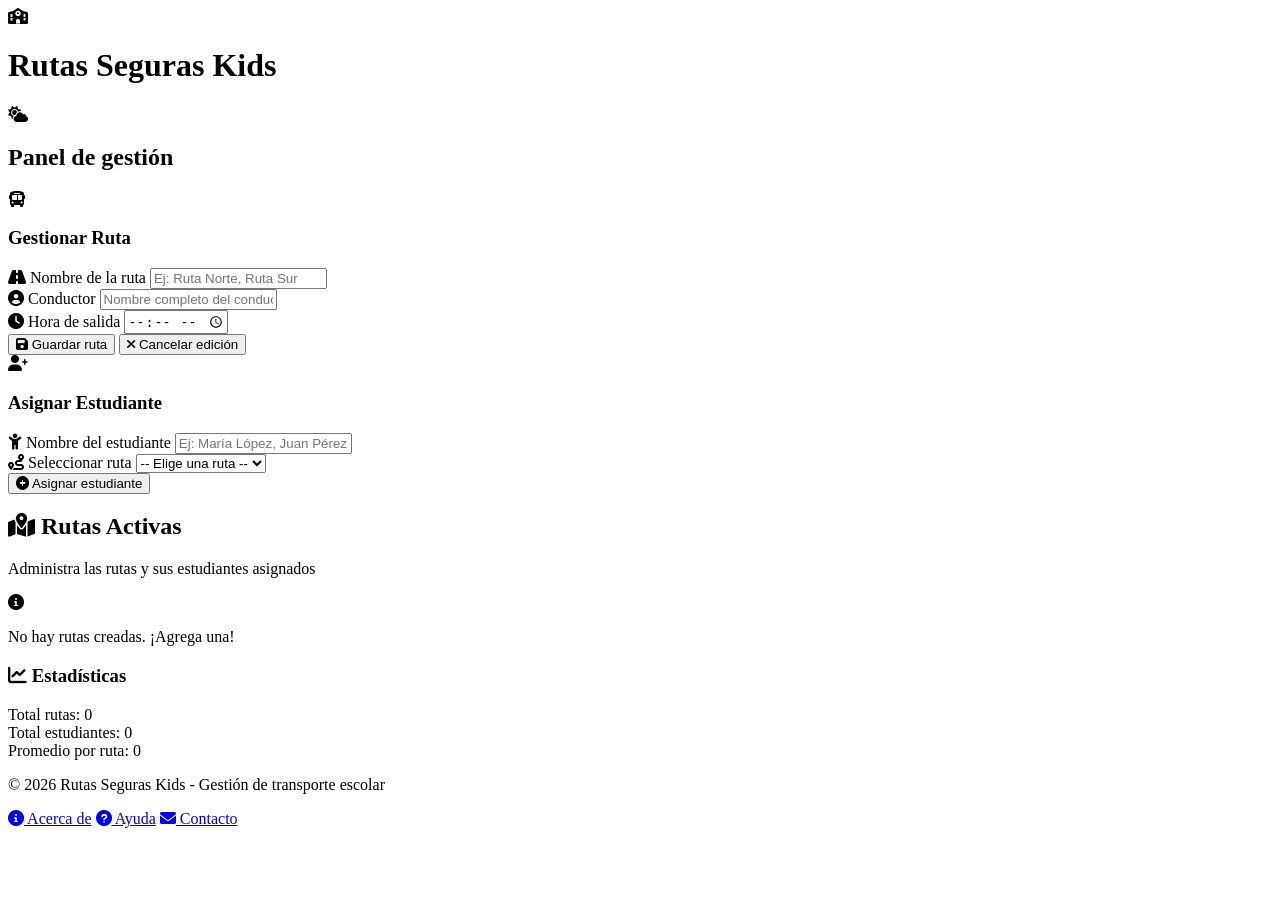
==== forntend/index.html @ ac1aae29 "Lectura de inputs" ====
<!DOCTYPE html>
<html lang="es">

<head>
  <meta charset="UTF-8">
  <meta name="viewport" content="width=device-width, initial-scale=1.0, viewport-fit=cover">
  <meta name="description" content="Sistema de gestión de rutas escolares y asignación de estudiantes">
  <title>Rutas Seguras Kids | Gestión Escolar</title>

  <!-- ============================================ -->
  <!-- HOJA DE ESTILOS SEPARADA                     -->
  <!-- ============================================ -->
  <link rel="stylesheet" href="styles.css">

  <!-- ============================================ -->
  <!-- FONT AWESOME (SOLO ICONOS, NO ES FRAMEWORK)  -->
  <!-- ============================================ -->
  <link rel="stylesheet" href="https://cdnjs.cloudflare.com/ajax/libs/font-awesome/6.0.0-beta3/css/all.min.css">
</head>

<body>

  <!-- ============================================ -->
  <!-- ============ HEADER PRINCIPAL ============== -->
  <!-- ============================================ -->
  <header class="main-header">
    <div class="logo-area">
      <i class="fas fa-school" aria-hidden="true"></i>
      <h1>Rutas Seguras <span>Kids</span></h1>
    </div>

    <!-- ========== WIDGET DEL CLIMA ========== -->
    <!-- SE ACTUALIZARÁ DINÁMICAMENTE CON FETCH A OPENWEATHER API -->
    <div class="weather-widget" id="weatherWidget">
      <i class="fas fa-cloud-sun" aria-hidden="true"></i>
      
    </div>
  </header>

  <!-- ============================================ -->
  <!-- ============ MAIN CONTENT ================== -->
  <!-- ============================================ -->
  <main class="main-content">

    <!-- ========== SECCIÓN DE FORMULARIOS ========== -->
    <!-- CONTIENE LOS DOS FORMULARIOS PRINCIPALES      -->
    <section class="forms-section" aria-labelledby="forms-title">
      <h2 id="forms-title" class="visually-hidden">Panel de gestión</h2>

      <div class="forms-grid">

        <!-- ========== FORMULARIO: GESTIÓN DE RUTAS ========== -->
        <!-- PERMITE CREAR NUEVAS RUTAS O EDITAR EXISTENTES    -->
        <article class="form-card" aria-label="Formulario de rutas">
          <header class="card-header-form">
            <i class="fas fa-bus" aria-hidden="true"></i>
            <h3>Gestionar Ruta</h3>
          </header>

          <form id="routeForm" novalidate>
            <!-- CAMPO OCULTO: ALMACENA EL ID DE LA RUTA EN EDICIÓN -->
            <!-- SI ESTÁ VACÍO = CREAR NUEVA, SI TIENE ID = EDITAR   -->
            <input type="hidden" id="editRouteId" value="">

            <div class="input-group">
              <label for="routeName">
                <i class="fas fa-road" aria-hidden="true"></i>
                Nombre de la ruta
              </label>
              <input type="text" id="routeName" name="routeName" placeholder="Ej: Ruta Norte, Ruta Sur" required
                aria-required="true">
            </div>

            <div class="input-group">
              <label for="driverName">
                <i class="fas fa-user-circle" aria-hidden="true"></i>
                Conductor
              </label>
              <input type="text" id="driverName" name="driverName" placeholder="Nombre completo del conductor" required
                aria-required="true">
            </div>

            <div class="input-group">
              <label for="departureTime">
                <i class="fas fa-clock" aria-hidden="true"></i>
                Hora de salida
              </label>
              <input type="time" id="departureTime" name="departureTime" required aria-required="true">
            </div>

            <div class="form-buttons">
              <button id="btnNuevo" class="btn primary">
                <i class="fas fa-save" aria-hidden="true"></i>
                Guardar ruta
              </button>
              <button type="button" id="cancelEditBtn" class="btn secondary hidden">
                <i class="fas fa-times" aria-hidden="true"></i>
                Cancelar edición
              </button>
            </div>
          </form>
        </article>

        <!-- ========== FORMULARIO: ASIGNAR ESTUDIANTES ========== -->
        <!-- PERMITE ASIGNAR UN ESTUDIANTE A UNA RUTA EXISTENTE   -->
        <article class="form-card" aria-label="Formulario de asignación de estudiantes">
          <header class="card-header-form">
            <i class="fas fa-user-plus" aria-hidden="true"></i>
            <h3>Asignar Estudiante</h3>
          </header>

          <form id="studentForm" novalidate>
            <div class="input-group">
              <label for="studentName">
                <i class="fas fa-child" aria-hidden="true"></i>
                Nombre del estudiante
              </label>
              <input type="text" id="studentName" name="studentName" placeholder="Ej: María López, Juan Pérez" required
                aria-required="true">
            </div>

            <div class="input-group">
              <label for="routeSelect">
                <i class="fas fa-route" aria-hidden="true"></i>
                Seleccionar ruta
              </label>
              <select id="routeSelect" name="routeSelect" required aria-required="true">
                <option value="">-- Elige una ruta --</option>
                <!-- LAS OPCIONES SE CARGARÁN DINÁMICAMENTE CON JavaScript -->
              </select>
            </div>

            <button type="submit" class="btn success">
              <i class="fas fa-plus-circle" aria-hidden="true"></i>
              Asignar estudiante
            </button>
          </form>
        </article>
      </div>
    </section>

    <!-- ========== SECCIÓN DE LISTADO DE RUTAS ========== -->
    <!-- AQUÍ SE INYECTARÁN LOS WEB COMPONENTS <route-card> -->
    <section class="routes-section" aria-labelledby="routes-title">
      <header class="section-header">
        <h2 id="routes-title">
          <i class="fas fa-map-marked-alt" aria-hidden="true"></i>
          Rutas Activas
        </h2>
        <p class="section-description">Administra las rutas y sus estudiantes asignados</p>
      </header>

      <!-- CONTENEDOR DINÁMICO PARA LAS TARJETAS DE RUTAS -->
      <div id="routesContainer" class="routes-grid">
        <!-- MENSAJE INICIAL (SE REEMPLAZARÁ CUANDO HAYA RUTAS) -->
        <article class="empty-message" aria-label="Sin rutas">
          <i class="fas fa-info-circle" aria-hidden="true"></i>
          <p>No hay rutas creadas. ¡Agrega una!</p>
        </article>
      </div>
    </section>

    <!-- ========== SECCIÓN DE ESTADÍSTICAS (OPCIONAL) ========== -->
    <!-- SE ACTUALIZARÁ DINÁMICAMENTE CON JavaScript              -->
    <aside class="stats-sidebar" aria-labelledby="stats-title">
      <h3 id="stats-title">
        <i class="fas fa-chart-line" aria-hidden="true"></i>
        Estadísticas
      </h3>
      <div class="stats-content" id="statsContent">
        <div class="stat-item">
          <span class="stat-label">Total rutas:</span>
          <span class="stat-value" id="totalRoutes">0</span>
        </div>
        <div class="stat-item">
          <span class="stat-label">Total estudiantes:</span>
          <span class="stat-value" id="totalStudents">0</span>
        </div>
        <div class="stat-item">
          <span class="stat-label">Promedio por ruta:</span>
          <span class="stat-value" id="avgPerRoute">0</span>
        </div>
      </div>
    </aside>
  </main>

  <!-- ============================================ -->
  <!-- ============ FOOTER PRINCIPAL ============== -->
  <!-- ============================================ -->
  <footer class="main-footer">
    <div class="footer-content">
      <p>&copy; 2026 Rutas Seguras Kids - Gestión de transporte escolar</p>
      <div class="footer-links">
        <a href="#" aria-label="Acerca de"><i class="fas fa-info-circle"></i> Acerca de</a>
        <a href="#" aria-label="Ayuda"><i class="fas fa-question-circle"></i> Ayuda</a>
        <a href="#" aria-label="Contacto"><i class="fas fa-envelope"></i> Contacto</a>
      </div>
    </div>
  </footer>

  <!-- ============================================ -->
  <!-- ============ TEMPLATE WEB COMPONENT ======== -->
  <!-- SE USA CON SHADOW DOM PARA CADA TARJETA      -->
  <!-- ============================================ -->
  <template id="routeCardTemplate">
    <!-- ESTILOS ENCAPSULADOS DENTRO DEL SHADOW DOM -->
    <style>
      * {
        margin: 0;
        padding: 0;
        box-sizing: border-box;
      }

      .route-card {
        background: white;
        border-radius: 24px;
        box-shadow: 0 12px 28px rgba(0, 0, 0, 0.1);
        overflow: hidden;
        transition: transform 0.2s ease, box-shadow 0.2s;
        border: 1px solid #eef2f6;
        height: 100%;
        display: flex;
        flex-direction: column;
      }

      .route-card:hover {
        transform: translateY(-5px);
        box-shadow: 0 20px 30px -12px rgba(0, 0, 0, 0.2);
      }

      .card-header {
        background: linear-gradient(135deg, #2b6e9e, #1e4a6e);
        color: white;
        padding: 1rem 1.2rem;
        display: flex;
        justify-content: space-between;
        align-items: center;
        flex-wrap: wrap;
        gap: 10px;
      }

      .route-title {
        font-size: 1.3rem;
        font-weight: bold;
        display: flex;
        align-items: center;
        gap: 8px;
      }

      .route-actions {
        display: flex;
        gap: 12px;
      }

      .route-actions button {
        background: rgba(255, 255, 255, 0.2);
        border: none;
        color: white;
        font-size: 0.85rem;
        cursor: pointer;
        border-radius: 30px;
        padding: 6px 12px;
        transition: all 0.2s;
        display: inline-flex;
        align-items: center;
        gap: 5px;
      }

      .route-actions button:hover {
        background: rgba(255, 255, 255, 0.4);
        transform: scale(1.02);
      }

      .delete-route-btn {
        background: rgba(220, 53, 69, 0.8);
      }

      .delete-route-btn:hover {
        background: #dc3545 !important;
      }

      .card-body {
        padding: 1.2rem;
        flex: 1;
      }

      .info-row {
        display: flex;
        align-items: center;
        gap: 12px;
        margin-bottom: 12px;
        font-size: 0.9rem;
        color: #2c3e4e;
        padding: 6px 0;
      }

      .info-row i {
        width: 24px;
        color: #2b6e9e;
        font-size: 1rem;
      }

      .students-list {
        margin-top: 15px;
        border-top: 1px dashed #cbd5e1;
        padding-top: 12px;
      }

      .students-title {
        font-weight: 600;
        margin-bottom: 10px;
        font-size: 0.85rem;
        text-transform: uppercase;
        letter-spacing: 1px;
        color: #4b5563;
        display: flex;
        align-items: center;
        gap: 6px;
      }

      .students-container {
        display: flex;
        flex-wrap: wrap;
        gap: 6px;
      }

      .student-item {
        background: #f1f5f9;
        padding: 5px 12px;
        border-radius: 40px;
        display: inline-flex;
        align-items: center;
        gap: 8px;
        font-size: 0.8rem;
        transition: 0.2s;
      }

      .student-item:hover {
        background: #e2e8f0;
      }

      .student-item button {
        background: none;
        border: none;
        color: #dc2626;
        cursor: pointer;
        font-size: 0.75rem;
        font-weight: bold;
        padding: 2px 4px;
        border-radius: 50%;
        transition: 0.2s;
      }

      .student-item button:hover {
        transform: scale(1.2);
        color: #991b1b;
      }

      .no-students {
        color: #94a3b8;
        font-style: italic;
        font-size: 0.8rem;
        padding: 8px 0;
      }

      @media (max-width: 768px) {
        .card-header {
          flex-direction: column;
          text-align: center;
        }

        .route-title {
          justify-content: center;
        }
      }
    </style>

    <!-- ESTRUCTURA SEMÁNTICA DE LA TARJETA -->
    <article class="route-card" aria-label="Tarjeta de ruta">
      <header class="card-header">
        <div class="route-title">
          <i class="fas fa-bus" aria-hidden="true"></i>
          <span class="route-name-display">Nombre ruta</span>
        </div>
        <div class="route-actions">
          <button class="edit-route-btn" aria-label="Editar ruta">
            <i class="fas fa-edit" aria-hidden="true"></i>
            Editar
          </button>
          <button class="delete-route-btn delete-route" aria-label="Eliminar ruta">
            <i class="fas fa-trash-alt" aria-hidden="true"></i>
            Eliminar
          </button>
        </div>
      </header>

      <div class="card-body">
        <div class="info-row">
          <i class="fas fa-user-check" aria-hidden="true"></i>
          <span><strong>Conductor:</strong> <span class="driver-display"></span></span>
        </div>
        <div class="info-row">
          <i class="fas fa-hourglass-start" aria-hidden="true"></i>
          <span><strong>Salida:</strong> <span class="time-display"></span></span>
        </div>

        <div class="students-list">
          <div class="students-title">
            <i class="fas fa-users" aria-hidden="true"></i>
            Estudiantes asignados
          </div>
          <div class="students-container">
            <!-- LOS ESTUDIANTES SE INYECTARÁN DINÁMICAMENTE -->
          </div>
        </div>
      </div>
    </article>
  </template>

  <!-- ============================================ -->
  <!-- ARCHIVO JAVASCRIPT PRINCIPAL (SEPARADO)      -->
  <!-- ============================================ -->
  <script src= "/javaScript/app.js"></script>
</body>
</html>
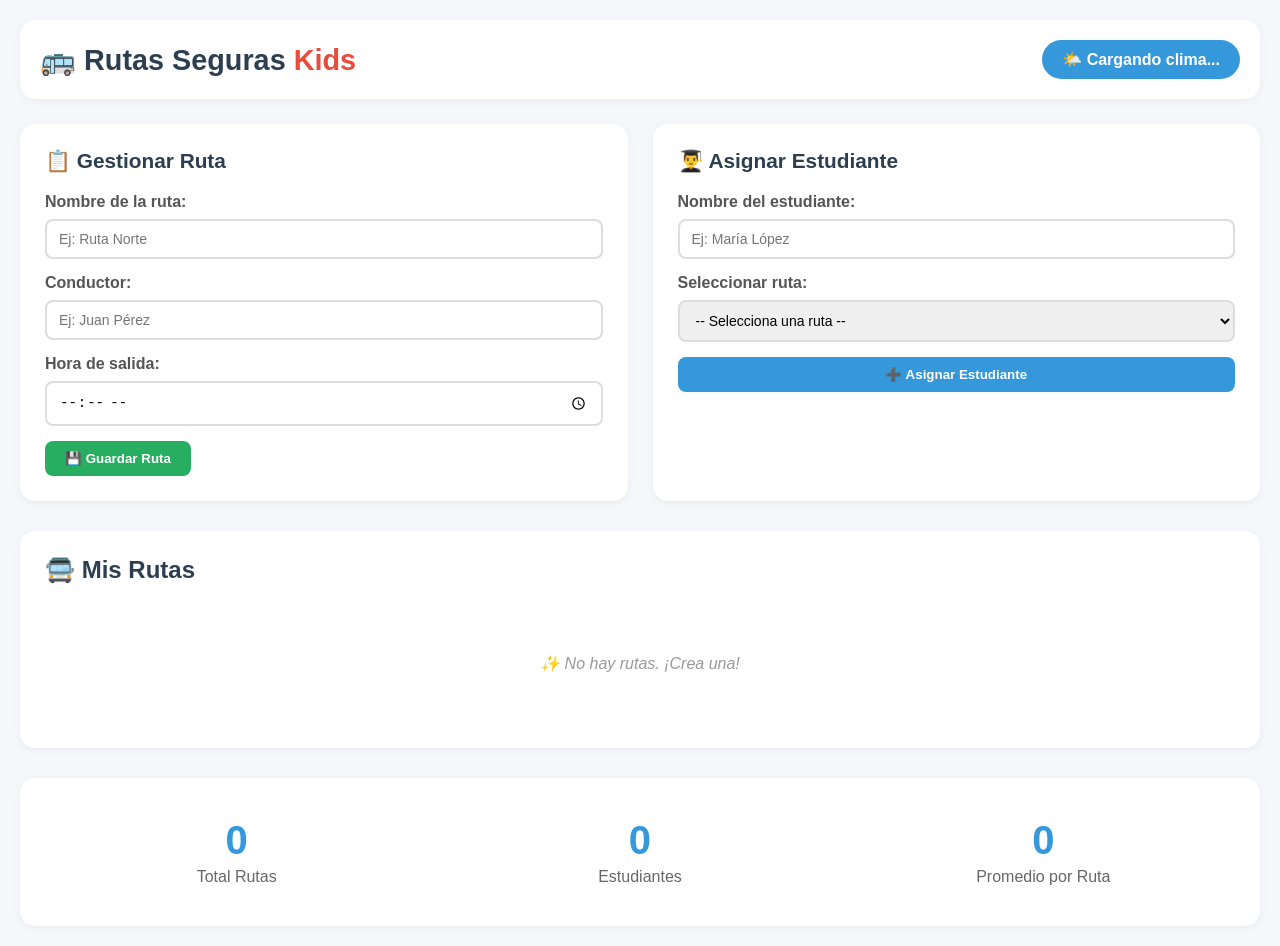
==== commit 8421753f: "Reestructuracion proyecto" ====
--- a/forntend/index.html
+++ b/forntend/index.html
@@ -1,425 +1,219 @@
 <!DOCTYPE html>
 <html lang="es">
-
 <head>
-  <meta charset="UTF-8">
-  <meta name="viewport" content="width=device-width, initial-scale=1.0, viewport-fit=cover">
-  <meta name="description" content="Sistema de gestión de rutas escolares y asignación de estudiantes">
-  <title>Rutas Seguras Kids | Gestión Escolar</title>
-
-  <!-- ============================================ -->
-  <!-- HOJA DE ESTILOS SEPARADA                     -->
-  <!-- ============================================ -->
-  <link rel="stylesheet" href="styles.css">
-
-  <!-- ============================================ -->
-  <!-- FONT AWESOME (SOLO ICONOS, NO ES FRAMEWORK)  -->
-  <!-- ============================================ -->
-  <link rel="stylesheet" href="https://cdnjs.cloudflare.com/ajax/libs/font-awesome/6.0.0-beta3/css/all.min.css">
+    <meta charset="UTF-8">
+    <meta name="viewport" content="width=device-width, initial-scale=1.0">
+    <title>Rutas Seguras Kids</title>
+    <link rel="stylesheet" href="styles.css">
 </head>
-
 <body>
 
-  <!-- ============================================ -->
-  <!-- ============ HEADER PRINCIPAL ============== -->
-  <!-- ============================================ -->
-  <header class="main-header">
-    <div class="logo-area">
-      <i class="fas fa-school" aria-hidden="true"></i>
-      <h1>Rutas Seguras <span>Kids</span></h1>
+    <!-- ========== CONTENEDOR PRINCIPAL ========== -->
+    <div class="contenedor">
+
+        <!-- ========== HEADER ========== -->
+        <div class="header">
+            <div class="logo">
+                <h1>🚌 Rutas Seguras <span>Kids</span></h1>
+            </div>
+            <div class="clima" id="clima">
+                <span>🌤️ Cargando clima...</span>
+            </div>
+        </div>
+
+        <!-- ========== FORMULARIOS ========== -->
+        <div class="formularios">
+
+            <!-- FORMULARIO 1: Gestionar Ruta -->
+            <div class="tarjeta">
+                <h2>📋 Gestionar Ruta</h2>
+                <form id="formRuta">
+                    <!-- Campo oculto para saber si estamos editando -->
+                    <input type="hidden" id="editandoId" value="">
+                    
+                    <div class="campo">
+                        <label>Nombre de la ruta:</label>
+                        <input type="text" id="nombreRuta" placeholder="Ej: Ruta Norte" required>
+                    </div>
+
+                    <div class="campo">
+                        <label>Conductor:</label>
+                        <input type="text" id="conductor" placeholder="Ej: Juan Pérez" required>
+                    </div>
+
+                    <div class="campo">
+                        <label>Hora de salida:</label>
+                        <input type="time" id="horaSalida" required>
+                    </div>
+
+                    <div class="grupo-botones">
+                        <button type="submit" class="btn-guardar">💾 Guardar Ruta</button>
+                        <button type="button" id="cancelarBtn" class="btn-cancelar oculto">❌ Cancelar</button>
+                    </div>
+                </form>
+            </div>
+
+            <!-- FORMULARIO 2: Asignar Estudiante -->
+            <div class="tarjeta">
+                <h2>👨‍🎓 Asignar Estudiante</h2>
+                <form id="formEstudiante">
+                    <div class="campo">
+                        <label>Nombre del estudiante:</label>
+                        <input type="text" id="nombreEstudiante" placeholder="Ej: María López" required>
+                    </div>
+
+                    <div class="campo">
+                        <label>Seleccionar ruta:</label>
+                        <select id="selectRuta" required>
+                            <option value="">-- Selecciona una ruta --</option>
+                        </select>
+                    </div>
+
+                    <button type="submit" class="btn-asignar">➕ Asignar Estudiante</button>
+                </form>
+            </div>
+        </div>
+
+        <!-- ========== LISTA DE RUTAS ========== -->
+        <div class="seccion-rutas">
+            <h2>🚍 Mis Rutas</h2>
+            <div id="contenedorRutas" class="lista-rutas">
+                <div class="mensaje-vacio">✨ No hay rutas. ¡Crea una!</div>
+            </div>
+        </div>
+
+        <!-- ========== ESTADÍSTICAS ========== -->
+        <div class="estadisticas">
+            <div class="caja-estadistica">
+                <div class="numero" id="totalRutas">0</div>
+                <div class="texto">Total Rutas</div>
+            </div>
+            <div class="caja-estadistica">
+                <div class="numero" id="totalEstudiantes">0</div>
+                <div class="texto">Estudiantes</div>
+            </div>
+            <div class="caja-estadistica">
+                <div class="numero" id="promedioRuta">0</div>
+                <div class="texto">Promedio por Ruta</div>
+            </div>
+        </div>
+
     </div>
 
-    <!-- ========== WIDGET DEL CLIMA ========== -->
-    <!-- SE ACTUALIZARÁ DINÁMICAMENTE CON FETCH A OPENWEATHER API -->
-    <div class="weather-widget" id="weatherWidget">
-      <i class="fas fa-cloud-sun" aria-hidden="true"></i>
-      
-    </div>
-  </header>
-
-  <!-- ============================================ -->
-  <!-- ============ MAIN CONTENT ================== -->
-  <!-- ============================================ -->
-  <main class="main-content">
-
-    <!-- ========== SECCIÓN DE FORMULARIOS ========== -->
-    <!-- CONTIENE LOS DOS FORMULARIOS PRINCIPALES      -->
-    <section class="forms-section" aria-labelledby="forms-title">
-      <h2 id="forms-title" class="visually-hidden">Panel de gestión</h2>
-
-      <div class="forms-grid">
-
-        <!-- ========== FORMULARIO: GESTIÓN DE RUTAS ========== -->
-        <!-- PERMITE CREAR NUEVAS RUTAS O EDITAR EXISTENTES    -->
-        <article class="form-card" aria-label="Formulario de rutas">
-          <header class="card-header-form">
-            <i class="fas fa-bus" aria-hidden="true"></i>
-            <h3>Gestionar Ruta</h3>
-          </header>
-
-          <form id="routeForm" novalidate>
-            <!-- CAMPO OCULTO: ALMACENA EL ID DE LA RUTA EN EDICIÓN -->
-            <!-- SI ESTÁ VACÍO = CREAR NUEVA, SI TIENE ID = EDITAR   -->
-            <input type="hidden" id="editRouteId" value="">
-
-            <div class="input-group">
-              <label for="routeName">
-                <i class="fas fa-road" aria-hidden="true"></i>
-                Nombre de la ruta
-              </label>
-              <input type="text" id="routeName" name="routeName" placeholder="Ej: Ruta Norte, Ruta Sur" required
-                aria-required="true">
-            </div>
-
-            <div class="input-group">
-              <label for="driverName">
-                <i class="fas fa-user-circle" aria-hidden="true"></i>
-                Conductor
-              </label>
-              <input type="text" id="driverName" name="driverName" placeholder="Nombre completo del conductor" required
-                aria-required="true">
-            </div>
-
-            <div class="input-group">
-              <label for="departureTime">
-                <i class="fas fa-clock" aria-hidden="true"></i>
-                Hora de salida
-              </label>
-              <input type="time" id="departureTime" name="departureTime" required aria-required="true">
-            </div>
-
-            <div class="form-buttons">
-              <button id="btnNuevo" class="btn primary">
-                <i class="fas fa-save" aria-hidden="true"></i>
-                Guardar ruta
-              </button>
-              <button type="button" id="cancelEditBtn" class="btn secondary hidden">
-                <i class="fas fa-times" aria-hidden="true"></i>
-                Cancelar edición
-              </button>
-            </div>
-          </form>
-        </article>
-
-        <!-- ========== FORMULARIO: ASIGNAR ESTUDIANTES ========== -->
-        <!-- PERMITE ASIGNAR UN ESTUDIANTE A UNA RUTA EXISTENTE   -->
-        <article class="form-card" aria-label="Formulario de asignación de estudiantes">
-          <header class="card-header-form">
-            <i class="fas fa-user-plus" aria-hidden="true"></i>
-            <h3>Asignar Estudiante</h3>
-          </header>
-
-          <form id="studentForm" novalidate>
-            <div class="input-group">
-              <label for="studentName">
-                <i class="fas fa-child" aria-hidden="true"></i>
-                Nombre del estudiante
-              </label>
-              <input type="text" id="studentName" name="studentName" placeholder="Ej: María López, Juan Pérez" required
-                aria-required="true">
-            </div>
-
-            <div class="input-group">
-              <label for="routeSelect">
-                <i class="fas fa-route" aria-hidden="true"></i>
-                Seleccionar ruta
-              </label>
-              <select id="routeSelect" name="routeSelect" required aria-required="true">
-                <option value="">-- Elige una ruta --</option>
-                <!-- LAS OPCIONES SE CARGARÁN DINÁMICAMENTE CON JavaScript -->
-              </select>
-            </div>
-
-            <button type="submit" class="btn success">
-              <i class="fas fa-plus-circle" aria-hidden="true"></i>
-              Asignar estudiante
-            </button>
-          </form>
-        </article>
-      </div>
-    </section>
-
-    <!-- ========== SECCIÓN DE LISTADO DE RUTAS ========== -->
-    <!-- AQUÍ SE INYECTARÁN LOS WEB COMPONENTS <route-card> -->
-    <section class="routes-section" aria-labelledby="routes-title">
-      <header class="section-header">
-        <h2 id="routes-title">
-          <i class="fas fa-map-marked-alt" aria-hidden="true"></i>
-          Rutas Activas
-        </h2>
-        <p class="section-description">Administra las rutas y sus estudiantes asignados</p>
-      </header>
-
-      <!-- CONTENEDOR DINÁMICO PARA LAS TARJETAS DE RUTAS -->
-      <div id="routesContainer" class="routes-grid">
-        <!-- MENSAJE INICIAL (SE REEMPLAZARÁ CUANDO HAYA RUTAS) -->
-        <article class="empty-message" aria-label="Sin rutas">
-          <i class="fas fa-info-circle" aria-hidden="true"></i>
-          <p>No hay rutas creadas. ¡Agrega una!</p>
-        </article>
-      </div>
-    </section>
-
-    <!-- ========== SECCIÓN DE ESTADÍSTICAS (OPCIONAL) ========== -->
-    <!-- SE ACTUALIZARÁ DINÁMICAMENTE CON JavaScript              -->
-    <aside class="stats-sidebar" aria-labelledby="stats-title">
-      <h3 id="stats-title">
-        <i class="fas fa-chart-line" aria-hidden="true"></i>
-        Estadísticas
-      </h3>
-      <div class="stats-content" id="statsContent">
-        <div class="stat-item">
-          <span class="stat-label">Total rutas:</span>
-          <span class="stat-value" id="totalRoutes">0</span>
-        </div>
-        <div class="stat-item">
-          <span class="stat-label">Total estudiantes:</span>
-          <span class="stat-value" id="totalStudents">0</span>
-        </div>
-        <div class="stat-item">
-          <span class="stat-label">Promedio por ruta:</span>
-          <span class="stat-value" id="avgPerRoute">0</span>
-        </div>
-      </div>
-    </aside>
-  </main>
-
-  <!-- ============================================ -->
-  <!-- ============ FOOTER PRINCIPAL ============== -->
-  <!-- ============================================ -->
-  <footer class="main-footer">
-    <div class="footer-content">
-      <p>&copy; 2026 Rutas Seguras Kids - Gestión de transporte escolar</p>
-      <div class="footer-links">
-        <a href="#" aria-label="Acerca de"><i class="fas fa-info-circle"></i> Acerca de</a>
-        <a href="#" aria-label="Ayuda"><i class="fas fa-question-circle"></i> Ayuda</a>
-        <a href="#" aria-label="Contacto"><i class="fas fa-envelope"></i> Contacto</a>
-      </div>
-    </div>
-  </footer>
-
-  <!-- ============================================ -->
-  <!-- ============ TEMPLATE WEB COMPONENT ======== -->
-  <!-- SE USA CON SHADOW DOM PARA CADA TARJETA      -->
-  <!-- ============================================ -->
-  <template id="routeCardTemplate">
-    <!-- ESTILOS ENCAPSULADOS DENTRO DEL SHADOW DOM -->
-    <style>
-      * {
-        margin: 0;
-        padding: 0;
-        box-sizing: border-box;
-      }
-
-      .route-card {
-        background: white;
-        border-radius: 24px;
-        box-shadow: 0 12px 28px rgba(0, 0, 0, 0.1);
-        overflow: hidden;
-        transition: transform 0.2s ease, box-shadow 0.2s;
-        border: 1px solid #eef2f6;
-        height: 100%;
-        display: flex;
-        flex-direction: column;
-      }
-
-      .route-card:hover {
-        transform: translateY(-5px);
-        box-shadow: 0 20px 30px -12px rgba(0, 0, 0, 0.2);
-      }
-
-      .card-header {
-        background: linear-gradient(135deg, #2b6e9e, #1e4a6e);
-        color: white;
-        padding: 1rem 1.2rem;
-        display: flex;
-        justify-content: space-between;
-        align-items: center;
-        flex-wrap: wrap;
-        gap: 10px;
-      }
-
-      .route-title {
-        font-size: 1.3rem;
-        font-weight: bold;
-        display: flex;
-        align-items: center;
-        gap: 8px;
-      }
-
-      .route-actions {
-        display: flex;
-        gap: 12px;
-      }
-
-      .route-actions button {
-        background: rgba(255, 255, 255, 0.2);
-        border: none;
-        color: white;
-        font-size: 0.85rem;
-        cursor: pointer;
-        border-radius: 30px;
-        padding: 6px 12px;
-        transition: all 0.2s;
-        display: inline-flex;
-        align-items: center;
-        gap: 5px;
-      }
-
-      .route-actions button:hover {
-        background: rgba(255, 255, 255, 0.4);
-        transform: scale(1.02);
-      }
-
-      .delete-route-btn {
-        background: rgba(220, 53, 69, 0.8);
-      }
-
-      .delete-route-btn:hover {
-        background: #dc3545 !important;
-      }
-
-      .card-body {
-        padding: 1.2rem;
-        flex: 1;
-      }
-
-      .info-row {
-        display: flex;
-        align-items: center;
-        gap: 12px;
-        margin-bottom: 12px;
-        font-size: 0.9rem;
-        color: #2c3e4e;
-        padding: 6px 0;
-      }
-
-      .info-row i {
-        width: 24px;
-        color: #2b6e9e;
-        font-size: 1rem;
-      }
-
-      .students-list {
-        margin-top: 15px;
-        border-top: 1px dashed #cbd5e1;
-        padding-top: 12px;
-      }
-
-      .students-title {
-        font-weight: 600;
-        margin-bottom: 10px;
-        font-size: 0.85rem;
-        text-transform: uppercase;
-        letter-spacing: 1px;
-        color: #4b5563;
-        display: flex;
-        align-items: center;
-        gap: 6px;
-      }
-
-      .students-container {
-        display: flex;
-        flex-wrap: wrap;
-        gap: 6px;
-      }
-
-      .student-item {
-        background: #f1f5f9;
-        padding: 5px 12px;
-        border-radius: 40px;
-        display: inline-flex;
-        align-items: center;
-        gap: 8px;
-        font-size: 0.8rem;
-        transition: 0.2s;
-      }
-
-      .student-item:hover {
-        background: #e2e8f0;
-      }
-
-      .student-item button {
-        background: none;
-        border: none;
-        color: #dc2626;
-        cursor: pointer;
-        font-size: 0.75rem;
-        font-weight: bold;
-        padding: 2px 4px;
-        border-radius: 50%;
-        transition: 0.2s;
-      }
-
-      .student-item button:hover {
-        transform: scale(1.2);
-        color: #991b1b;
-      }
-
-      .no-students {
-        color: #94a3b8;
-        font-style: italic;
-        font-size: 0.8rem;
-        padding: 8px 0;
-      }
-
-      @media (max-width: 768px) {
-        .card-header {
-          flex-direction: column;
-          text-align: center;
-        }
-
-        .route-title {
-          justify-content: center;
-        }
-      }
-    </style>
-
-    <!-- ESTRUCTURA SEMÁNTICA DE LA TARJETA -->
-    <article class="route-card" aria-label="Tarjeta de ruta">
-      <header class="card-header">
-        <div class="route-title">
-          <i class="fas fa-bus" aria-hidden="true"></i>
-          <span class="route-name-display">Nombre ruta</span>
-        </div>
-        <div class="route-actions">
-          <button class="edit-route-btn" aria-label="Editar ruta">
-            <i class="fas fa-edit" aria-hidden="true"></i>
-            Editar
-          </button>
-          <button class="delete-route-btn delete-route" aria-label="Eliminar ruta">
-            <i class="fas fa-trash-alt" aria-hidden="true"></i>
-            Eliminar
-          </button>
-        </div>
-      </header>
-
-      <div class="card-body">
-        <div class="info-row">
-          <i class="fas fa-user-check" aria-hidden="true"></i>
-          <span><strong>Conductor:</strong> <span class="driver-display"></span></span>
-        </div>
-        <div class="info-row">
-          <i class="fas fa-hourglass-start" aria-hidden="true"></i>
-          <span><strong>Salida:</strong> <span class="time-display"></span></span>
-        </div>
-
-        <div class="students-list">
-          <div class="students-title">
-            <i class="fas fa-users" aria-hidden="true"></i>
-            Estudiantes asignados
-          </div>
-          <div class="students-container">
-            <!-- LOS ESTUDIANTES SE INYECTARÁN DINÁMICAMENTE -->
-          </div>
-        </div>
-      </div>
-    </article>
-  </template>
-
-  <!-- ============================================ -->
-  <!-- ARCHIVO JAVASCRIPT PRINCIPAL (SEPARADO)      -->
-  <!-- ============================================ -->
-  <script src= "/javaScript/app.js"></script>
+    <!-- ========== TEMPLATE PARA WEB COMPONENT ========== -->
+    <!-- Este template se usará dentro del Shadow DOM -->
+    <template id="tarjetaTemplate">
+        <style>
+            /* Estilos que SOLO afectan a esta tarjeta */
+            .tarjeta-ruta {
+                background: white;
+                border-radius: 12px;
+                overflow: hidden;
+                box-shadow: 0 2px 8px rgba(0,0,0,0.1);
+                margin-bottom: 15px;
+            }
+            .cabecera {
+                background: #2c3e50;
+                color: white;
+                padding: 12px 15px;
+                display: flex;
+                justify-content: space-between;
+                align-items: center;
+            }
+            .cabecera h3 {
+                margin: 0;
+                font-size: 1.1rem;
+            }
+            .botones {
+                display: flex;
+                gap: 8px;
+            }
+            .botones button {
+                background: rgba(255,255,255,0.2);
+                border: none;
+                color: white;
+                padding: 5px 10px;
+                border-radius: 5px;
+                cursor: pointer;
+            }
+            .botones button:hover {
+                background: rgba(255,255,255,0.4);
+            }
+            .contenido {
+                padding: 15px;
+            }
+            .info {
+                margin-bottom: 15px;
+                padding-bottom: 10px;
+                border-bottom: 1px solid #eee;
+            }
+            .info p {
+                margin: 5px 0;
+                color: #555;
+            }
+            .lista {
+                margin-top: 10px;
+            }
+            .lista h4 {
+                margin: 0 0 10px 0;
+                color: #2c3e50;
+            }
+            .estudiantes {
+                display: flex;
+                flex-wrap: wrap;
+                gap: 8px;
+            }
+            .estudiante {
+                background: #ecf0f1;
+                padding: 4px 10px;
+                border-radius: 20px;
+                display: inline-flex;
+                align-items: center;
+                gap: 8px;
+                font-size: 13px;
+            }
+            .borrar-estudiante {
+                background: none;
+                border: none;
+                color: #e74c3c;
+                cursor: pointer;
+                font-weight: bold;
+            }
+            .sin-estudiantes {
+                color: #999;
+                font-style: italic;
+                font-size: 13px;
+            }
+            @media (max-width: 768px) {
+                .cabecera {
+                    flex-direction: column;
+                    text-align: center;
+                    gap: 8px;
+                }
+            }
+        </style>
+        
+        <div class="tarjeta-ruta">
+            <div class="cabecera">
+                <h3 class="nombre-ruta">Nombre</h3>
+                <div class="botones">
+                    <button class="editar-btn">✏️ Editar</button>
+                    <button class="eliminar-btn">🗑️ Eliminar</button>
+                </div>
+            </div>
+            <div class="contenido">
+                <div class="info">
+                    <p>🚍 Conductor: <span class="conductor-texto"></span></p>
+                    <p>⏰ Hora: <span class="hora-texto"></span></p>
+                </div>
+                <div class="lista">
+                    <h4>📚 Estudiantes asignados:</h4>
+                    <div class="estudiantes"></div>
+                </div>
+            </div>
+        </div>
+    </template>
+
+    <script src="/javaScript/app.js"></script>
 </body>
 </html>
--- a/forntend/styles.css
+++ b/forntend/styles.css
@@ -0,0 +1,278 @@
+/* ========================================== */
+/* ESTILOS PRINCIPALES - VERSIÓN CLARA       */
+/* ========================================== */
+
+/* Reset básico */
+* {
+    margin: 0;
+    padding: 0;
+    box-sizing: border-box;
+}
+
+body {
+    font-family: 'Segoe UI', Tahoma, Geneva, Verdana, sans-serif;
+    background: #f5f7fa;
+    padding: 20px;
+}
+
+/* Contenedor principal */
+.contenedor {
+    max-width: 1300px;
+    margin: 0 auto;
+}
+
+/* ========== HEADER ========== */
+.header {
+    background: white;
+    padding: 20px;
+    border-radius: 15px;
+    display: flex;
+    justify-content: space-between;
+    align-items: center;
+    margin-bottom: 25px;
+    box-shadow: 0 2px 10px rgba(0,0,0,0.05);
+}
+
+.logo h1 {
+    color: #2c3e50;
+    font-size: 1.8rem;
+}
+
+.logo span {
+    color: #e74c3c;
+}
+
+.clima {
+    background: #3498db;
+    color: white;
+    padding: 10px 20px;
+    border-radius: 50px;
+    font-weight: bold;
+}
+
+/* ========== FORMULARIOS ========== */
+.formularios {
+    display: grid;
+    grid-template-columns: 1fr 1fr;
+    gap: 25px;
+    margin-bottom: 30px;
+}
+
+.tarjeta {
+    background: white;
+    padding: 25px;
+    border-radius: 15px;
+    box-shadow: 0 2px 10px rgba(0,0,0,0.05);
+}
+
+.tarjeta h2 {
+    color: #2c3e50;
+    margin-bottom: 20px;
+    font-size: 1.3rem;
+}
+
+.campo {
+    margin-bottom: 15px;
+}
+
+.campo label {
+    display: block;
+    margin-bottom: 8px;
+    font-weight: 600;
+    color: #555;
+}
+
+.campo input,
+.campo select {
+    width: 100%;
+    padding: 10px 12px;
+    border: 2px solid #ddd;
+    border-radius: 8px;
+    font-size: 14px;
+}
+
+.campo input:focus,
+.campo select:focus {
+    outline: none;
+    border-color: #3498db;
+}
+
+/* Botones */
+.grupo-botones {
+    display: flex;
+    gap: 10px;
+    margin-top: 10px;
+}
+
+button {
+    padding: 10px 20px;
+    border: none;
+    border-radius: 8px;
+    cursor: pointer;
+    font-weight: bold;
+    transition: all 0.3s;
+}
+
+.btn-guardar {
+    background: #27ae60;
+    color: white;
+}
+
+.btn-guardar:hover {
+    background: #219a52;
+}
+
+.btn-asignar {
+    background: #3498db;
+    color: white;
+    width: 100%;
+}
+
+.btn-asignar:hover {
+    background: #2980b9;
+}
+
+.btn-cancelar {
+    background: #e74c3c;
+    color: white;
+}
+
+.btn-cancelar:hover {
+    background: #c0392b;
+}
+
+/* Clase para ocultar elementos */
+.oculto {
+    display: none;
+}
+
+/* ========== SECCIÓN DE RUTAS ========== */
+.seccion-rutas {
+    background: white;
+    padding: 25px;
+    border-radius: 15px;
+    margin-bottom: 30px;
+    box-shadow: 0 2px 10px rgba(0,0,0,0.05);
+}
+
+.seccion-rutas h2 {
+    color: #2c3e50;
+    margin-bottom: 20px;
+}
+
+.lista-rutas {
+    display: flex;
+    flex-direction: column;
+    gap: 15px;
+}
+
+.mensaje-vacio {
+    text-align: center;
+    padding: 50px;
+    color: #999;
+    font-style: italic;
+}
+
+/* ========== ESTADÍSTICAS ========== */
+.estadisticas {
+    background: white;
+    padding: 25px;
+    border-radius: 15px;
+    display: grid;
+    grid-template-columns: repeat(3, 1fr);
+    gap: 20px;
+    text-align: center;
+    box-shadow: 0 2px 10px rgba(0,0,0,0.05);
+}
+
+.caja-estadistica {
+    padding: 15px;
+}
+
+.numero {
+    font-size: 2.5rem;
+    font-weight: bold;
+    color: #3498db;
+}
+
+.texto {
+    color: #666;
+    margin-top: 5px;
+}
+
+/* ========== CLASE PARA ERRORES ========== */
+.error-input {
+    border-color: #e74c3c !important;
+    background-color: #ffe6e6;
+}
+
+.error-mensaje {
+    color: #e74c3c;
+    font-size: 12px;
+    margin-top: 5px;
+    display: block;
+}
+
+/* ========== RESPONSIVE ========== */
+
+/* Breakpoint 1: Tablets (1024px) */
+@media (max-width: 1024px) {
+    .formularios {
+        gap: 20px;
+    }
+    
+    .contenedor {
+        padding: 0 10px;
+    }
+}
+
+/* Breakpoint 2: Tablets pequeñas (768px) */
+@media (max-width: 768px) {
+    .formularios {
+        grid-template-columns: 1fr;
+        gap: 20px;
+    }
+    
+    .header {
+        flex-direction: column;
+        text-align: center;
+        gap: 15px;
+    }
+    
+    .estadisticas {
+        grid-template-columns: 1fr;
+        gap: 10px;
+    }
+    
+    .grupo-botones {
+        flex-direction: column;
+    }
+    
+    button {
+        width: 100%;
+    }
+}
+
+/* Breakpoint 3: Móviles (480px) */
+@media (max-width: 480px) {
+    body {
+        padding: 10px;
+    }
+    
+    .logo h1 {
+        font-size: 1.3rem;
+    }
+    
+    .tarjeta {
+        padding: 15px;
+    }
+    
+    .clima {
+        font-size: 12px;
+        padding: 8px 15px;
+    }
+    
+    .numero {
+        font-size: 1.8rem;
+    }
+}
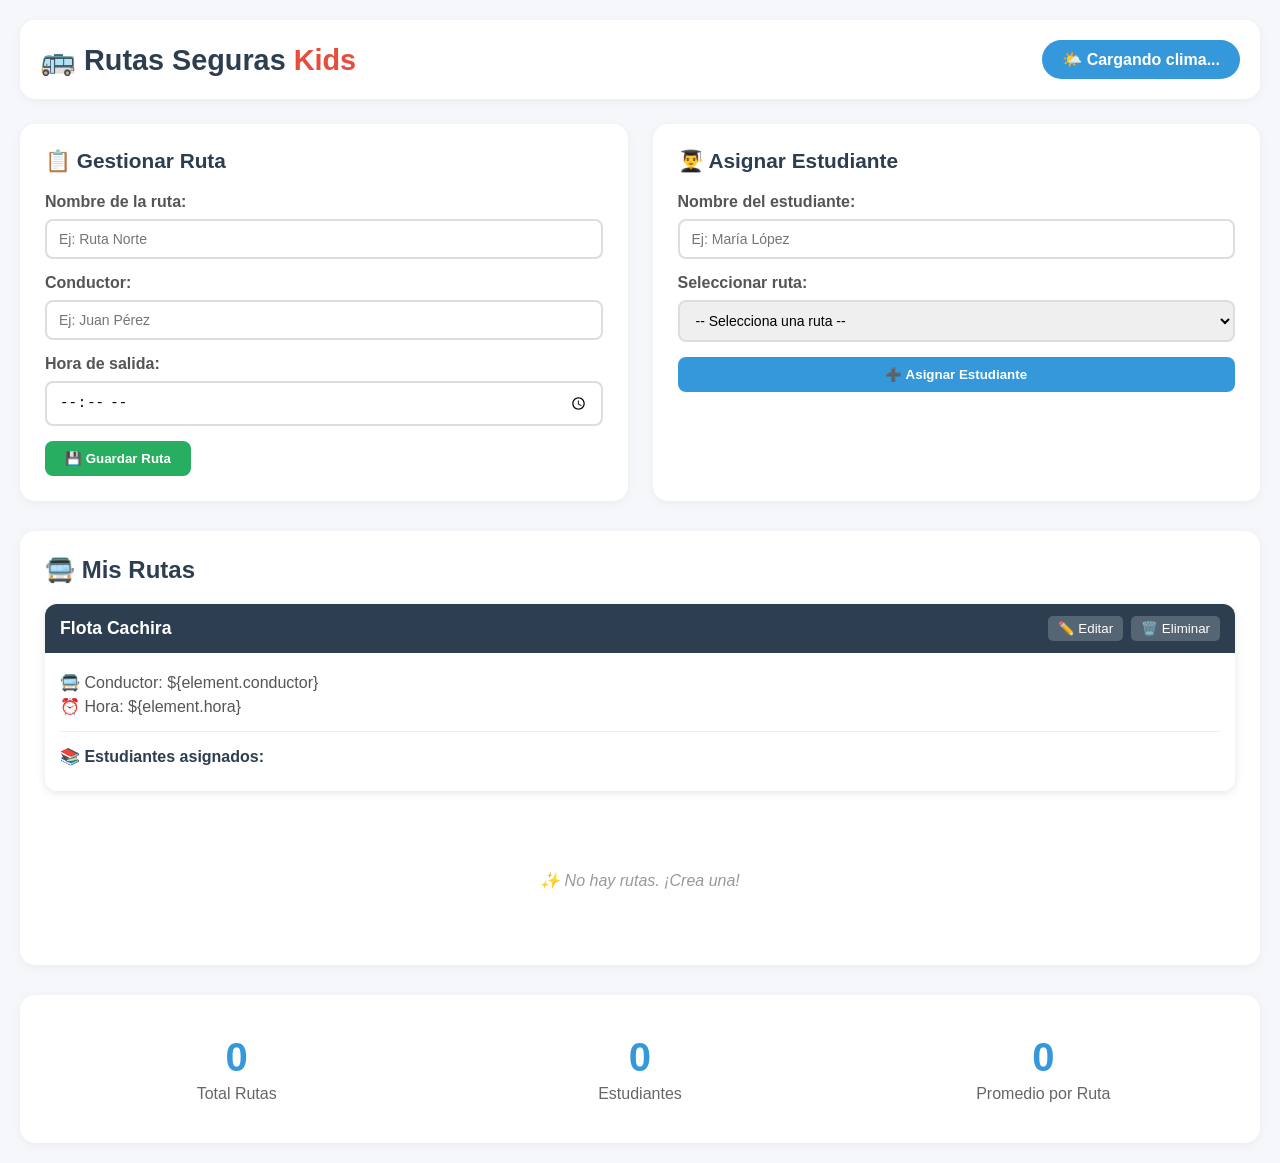
==== commit 7c780494: "Avance de tarjeta/rutas" ====
--- a/forntend/index.html
+++ b/forntend/index.html
@@ -1,219 +1,118 @@
 <!DOCTYPE html>
 <html lang="es">
+
 <head>
-    <meta charset="UTF-8">
-    <meta name="viewport" content="width=device-width, initial-scale=1.0">
-    <title>Rutas Seguras Kids</title>
-    <link rel="stylesheet" href="styles.css">
+  <meta charset="UTF-8">
+  <meta name="viewport" content="width=device-width, initial-scale=1.0">
+  <title>Rutas Seguras Kids</title>
+  <link rel="stylesheet" href="styles.css">
 </head>
+
 <body>
 
-    <!-- ========== CONTENEDOR PRINCIPAL ========== -->
-    <div class="contenedor">
+  <!-- ========== CONTENEDOR PRINCIPAL ========== -->
+  <div class="contenedor">
 
-        <!-- ========== HEADER ========== -->
-        <div class="header">
-            <div class="logo">
-                <h1>🚌 Rutas Seguras <span>Kids</span></h1>
-            </div>
-            <div class="clima" id="clima">
-                <span>🌤️ Cargando clima...</span>
-            </div>
-        </div>
-
-        <!-- ========== FORMULARIOS ========== -->
-        <div class="formularios">
-
-            <!-- FORMULARIO 1: Gestionar Ruta -->
-            <div class="tarjeta">
-                <h2>📋 Gestionar Ruta</h2>
-                <form id="formRuta">
-                    <!-- Campo oculto para saber si estamos editando -->
-                    <input type="hidden" id="editandoId" value="">
-                    
-                    <div class="campo">
-                        <label>Nombre de la ruta:</label>
-                        <input type="text" id="nombreRuta" placeholder="Ej: Ruta Norte" required>
-                    </div>
-
-                    <div class="campo">
-                        <label>Conductor:</label>
-                        <input type="text" id="conductor" placeholder="Ej: Juan Pérez" required>
-                    </div>
-
-                    <div class="campo">
-                        <label>Hora de salida:</label>
-                        <input type="time" id="horaSalida" required>
-                    </div>
-
-                    <div class="grupo-botones">
-                        <button type="submit" class="btn-guardar">💾 Guardar Ruta</button>
-                        <button type="button" id="cancelarBtn" class="btn-cancelar oculto">❌ Cancelar</button>
-                    </div>
-                </form>
-            </div>
-
-            <!-- FORMULARIO 2: Asignar Estudiante -->
-            <div class="tarjeta">
-                <h2>👨‍🎓 Asignar Estudiante</h2>
-                <form id="formEstudiante">
-                    <div class="campo">
-                        <label>Nombre del estudiante:</label>
-                        <input type="text" id="nombreEstudiante" placeholder="Ej: María López" required>
-                    </div>
-
-                    <div class="campo">
-                        <label>Seleccionar ruta:</label>
-                        <select id="selectRuta" required>
-                            <option value="">-- Selecciona una ruta --</option>
-                        </select>
-                    </div>
-
-                    <button type="submit" class="btn-asignar">➕ Asignar Estudiante</button>
-                </form>
-            </div>
-        </div>
-
-        <!-- ========== LISTA DE RUTAS ========== -->
-        <div class="seccion-rutas">
-            <h2>🚍 Mis Rutas</h2>
-            <div id="contenedorRutas" class="lista-rutas">
-                <div class="mensaje-vacio">✨ No hay rutas. ¡Crea una!</div>
-            </div>
-        </div>
-
-        <!-- ========== ESTADÍSTICAS ========== -->
-        <div class="estadisticas">
-            <div class="caja-estadistica">
-                <div class="numero" id="totalRutas">0</div>
-                <div class="texto">Total Rutas</div>
-            </div>
-            <div class="caja-estadistica">
-                <div class="numero" id="totalEstudiantes">0</div>
-                <div class="texto">Estudiantes</div>
-            </div>
-            <div class="caja-estadistica">
-                <div class="numero" id="promedioRuta">0</div>
-                <div class="texto">Promedio por Ruta</div>
-            </div>
-        </div>
-
+    <!-- ========== HEADER ========== -->
+    <div class="header">
+      <div class="logo">
+        <h1>🚌 Rutas Seguras <span>Kids</span></h1>
+      </div>
+      <div class="clima" id="clima">
+        <span>🌤️ Cargando clima...</span>
+      </div>
     </div>
 
-    <!-- ========== TEMPLATE PARA WEB COMPONENT ========== -->
-    <!-- Este template se usará dentro del Shadow DOM -->
-    <template id="tarjetaTemplate">
-        <style>
-            /* Estilos que SOLO afectan a esta tarjeta */
-            .tarjeta-ruta {
-                background: white;
-                border-radius: 12px;
-                overflow: hidden;
-                box-shadow: 0 2px 8px rgba(0,0,0,0.1);
-                margin-bottom: 15px;
-            }
-            .cabecera {
-                background: #2c3e50;
-                color: white;
-                padding: 12px 15px;
-                display: flex;
-                justify-content: space-between;
-                align-items: center;
-            }
-            .cabecera h3 {
-                margin: 0;
-                font-size: 1.1rem;
-            }
-            .botones {
-                display: flex;
-                gap: 8px;
-            }
-            .botones button {
-                background: rgba(255,255,255,0.2);
-                border: none;
-                color: white;
-                padding: 5px 10px;
-                border-radius: 5px;
-                cursor: pointer;
-            }
-            .botones button:hover {
-                background: rgba(255,255,255,0.4);
-            }
-            .contenido {
-                padding: 15px;
-            }
-            .info {
-                margin-bottom: 15px;
-                padding-bottom: 10px;
-                border-bottom: 1px solid #eee;
-            }
-            .info p {
-                margin: 5px 0;
-                color: #555;
-            }
-            .lista {
-                margin-top: 10px;
-            }
-            .lista h4 {
-                margin: 0 0 10px 0;
-                color: #2c3e50;
-            }
-            .estudiantes {
-                display: flex;
-                flex-wrap: wrap;
-                gap: 8px;
-            }
-            .estudiante {
-                background: #ecf0f1;
-                padding: 4px 10px;
-                border-radius: 20px;
-                display: inline-flex;
-                align-items: center;
-                gap: 8px;
-                font-size: 13px;
-            }
-            .borrar-estudiante {
-                background: none;
-                border: none;
-                color: #e74c3c;
-                cursor: pointer;
-                font-weight: bold;
-            }
-            .sin-estudiantes {
-                color: #999;
-                font-style: italic;
-                font-size: 13px;
-            }
-            @media (max-width: 768px) {
-                .cabecera {
-                    flex-direction: column;
-                    text-align: center;
-                    gap: 8px;
-                }
-            }
-        </style>
-        
-        <div class="tarjeta-ruta">
-            <div class="cabecera">
-                <h3 class="nombre-ruta">Nombre</h3>
-                <div class="botones">
-                    <button class="editar-btn">✏️ Editar</button>
-                    <button class="eliminar-btn">🗑️ Eliminar</button>
-                </div>
-            </div>
-            <div class="contenido">
-                <div class="info">
-                    <p>🚍 Conductor: <span class="conductor-texto"></span></p>
-                    <p>⏰ Hora: <span class="hora-texto"></span></p>
-                </div>
-                <div class="lista">
-                    <h4>📚 Estudiantes asignados:</h4>
-                    <div class="estudiantes"></div>
-                </div>
-            </div>
-        </div>
-    </template>
+    <!-- ========== FORMULARIOS ========== -->
+    <div class="formularios">
 
-    <script src="/javaScript/app.js"></script>
+      <!-- FORMULARIO 1: Gestionar Ruta -->
+      <div class="tarjeta">
+        <h2>📋 Gestionar Ruta</h2>
+        <form id="formRuta">
+          <!-- Campo oculto para saber si estamos editando -->
+          <input type="hidden" id="editandoId" value="">
+
+          <div id="contenedor-input-ruta" class="campo">
+            <label>Nombre de la ruta:</label>
+            <input type="text" id="nombreRuta" placeholder="Ej: Ruta Norte" >
+            
+          </div>
+
+          <div id="contenedor-input-conductor" class="campo">
+            <label>Conductor:</label>
+            <input type="text" id="conductor" placeholder="Ej: Juan Pérez" >
+          </div>
+
+          <div id="contenedor-hora-salida" class="campo">
+            <label>Hora de salida:</label>
+            <input type="time" id="horaSalida" >
+          </div>
+
+          <div class="grupo-botones">
+            <button type="submit" class="btn-guardar">💾 Guardar Ruta</button>
+            <!--<button type="button" id="cancelarBtn" class="btn-cancelar">❌ Cancelar</button>-->
+          </div>
+        </form>
+      </div>
+
+      <!-- FORMULARIO 2: Asignar Estudiante -->
+      <div class="tarjeta">
+        <h2>👨‍🎓 Asignar Estudiante</h2>
+        <form id="formEstudiante">
+          <div class="campo">
+            <label>Nombre del estudiante:</label>
+            <input type="text" id="nombreEstudiante" placeholder="Ej: María López" >
+          </div>
+
+          <div class="campo">
+            <label>Seleccionar ruta:</label>
+            <select id="selectRuta" required>
+              <option value="">-- Selecciona una ruta --</option>
+            </select>
+          </div>
+
+          <button type="submit" class="btn-asignar">➕ Asignar Estudiante</button>
+        </form>
+      </div>
+    </div>
+
+    <!-- ========== LISTA DE RUTAS ========== -->
+    <div class="seccion-rutas">
+      <h2>🚍 Mis Rutas</h2>
+      <div id="contenedorRutas" class="lista-rutas">
+        <div-tarjeta
+        nombreRuta= "Flota Cachira"
+        conductor= "${element.conductor}"
+        hora= "${element.hora}"
+        editar = "${element.btnEditar}"
+        eliminar = "${element.btnCancelar}"
+        ></div-tarjeta>
+        <div class="mensaje-vacio">✨ No hay rutas. ¡Crea una!</div>
+      </div>
+    </div>
+
+    <!-- ========== ESTADÍSTICAS ========== -->
+    <div class="estadisticas">
+      <div class="caja-estadistica">
+        <div class="numero" id="totalRutas">0</div>
+        <div class="texto">Total Rutas</div>
+      </div>
+      <div class="caja-estadistica">
+        <div class="numero" id="totalEstudiantes">0</div>
+        <div class="texto">Estudiantes</div>
+      </div>
+      <div class="caja-estadistica">
+        <div class="numero" id="promedioRuta">0</div>
+        <div class="texto">Promedio por Ruta</div>
+      </div>
+    </div>
+
+  </div>
+
+
+
+  <script src="/javaScript/app.js"></script>
 </body>
+
 </html>
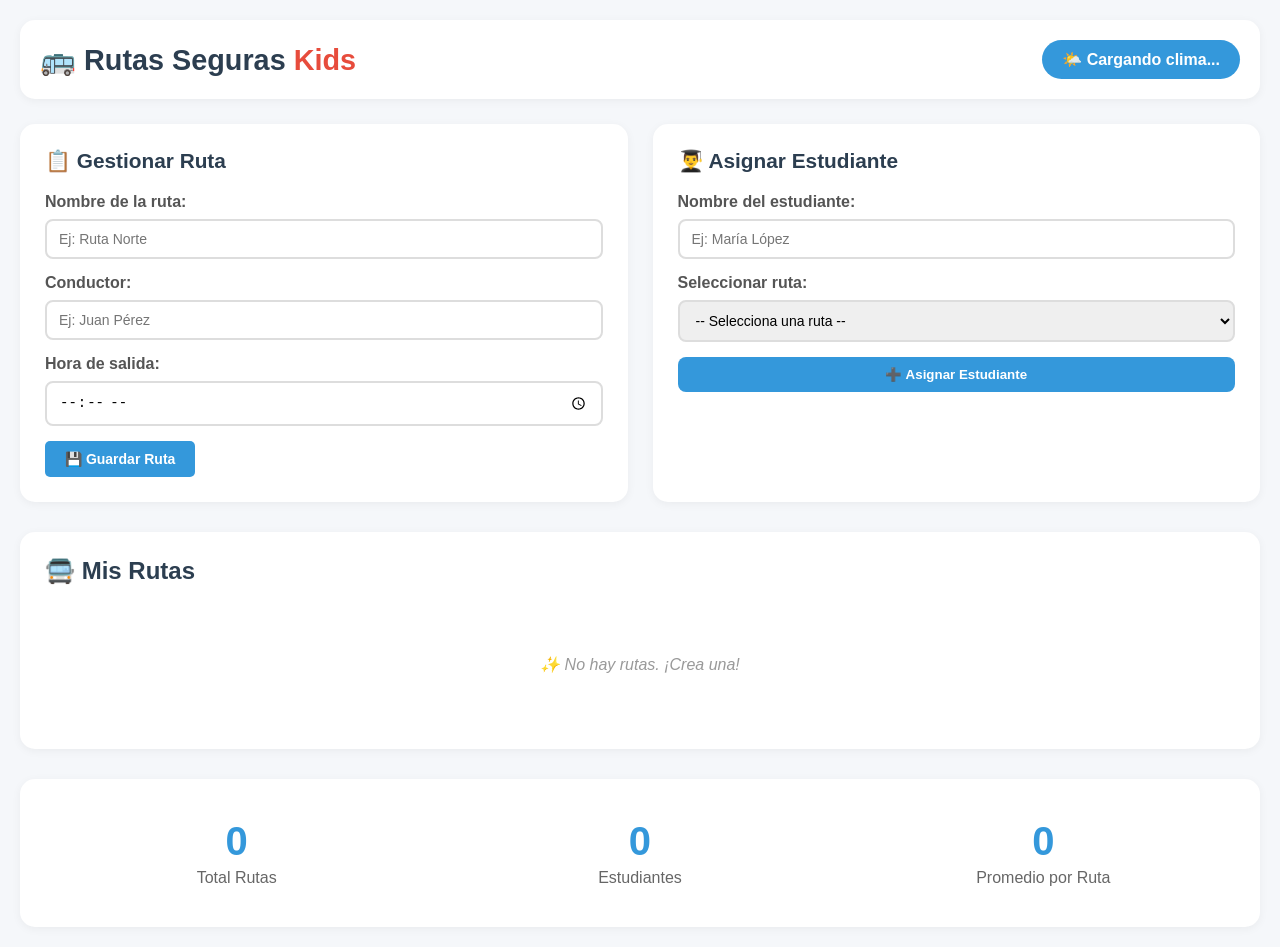
==== commit 9152e2c7: "Depuracion rutas" ====
--- a/forntend/index.html
+++ b/forntend/index.html
@@ -51,7 +51,7 @@
 
           <div class="grupo-botones">
             <button type="submit" class="btn-guardar">💾 Guardar Ruta</button>
-            <!--<button type="button" id="cancelarBtn" class="btn-cancelar">❌ Cancelar</button>-->
+            <button type="button" id="cancelarBtn" style="display: none;">Cancelar Edición</button>
           </div>
         </form>
       </div>
@@ -80,15 +80,10 @@
     <!-- ========== LISTA DE RUTAS ========== -->
     <div class="seccion-rutas">
       <h2>🚍 Mis Rutas</h2>
+      
       <div id="contenedorRutas" class="lista-rutas">
-        <div-tarjeta
-        nombreRuta= "Flota Cachira"
-        conductor= "${element.conductor}"
-        hora= "${element.hora}"
-        editar = "${element.btnEditar}"
-        eliminar = "${element.btnCancelar}"
-        ></div-tarjeta>
         <div class="mensaje-vacio">✨ No hay rutas. ¡Crea una!</div>
+      
       </div>
     </div>
 
@@ -110,7 +105,37 @@
 
   </div>
 
-
+  <!-- Modal para editar ruta -->
+<div id="modalEditarRuta" class="modal" style="display: none;">
+    <div class="modal-content">
+        <div class="modal-header">
+            <h2>✏️ Editar Ruta</h2>
+            <span class="modal-close">&times;</span>
+        </div>
+        <div class="modal-body">
+            <input type="hidden" id="modalEditandoId">
+            
+            <div class="modal-field">
+                <label>Nombre de la ruta:</label>
+                <input type="text" id="modalNombreRuta" placeholder="Ej: Ruta Norte">
+            </div>
+            
+            <div class="modal-field">
+                <label>Conductor:</label>
+                <input type="text" id="modalConductor" placeholder="Ej: Juan Pérez">
+            </div>
+            
+            <div class="modal-field">
+                <label>Hora de salida:</label>
+                <input type="time" id="modalHoraSalida">
+            </div>
+        </div>
+        <div class="modal-footer">
+            <button type="button" class="btn-cancelar" id="modalCancelarBtn">Cancelar</button>
+            <button type="button" class="btn-guardar" id="modalGuardarBtn">Guardar Cambios</button>
+        </div>
+    </div>
+</div>
 
   <script src="/javaScript/app.js"></script>
 </body>
--- a/forntend/styles.css
+++ b/forntend/styles.css
@@ -203,9 +203,33 @@
 /* ========== CLASE PARA ERRORES ========== */
 .error-input {
     border-color: #e74c3c !important;
-    background-color: #ffe6e6;
-}
-
+    background-color: #ffe6e6; 
+}
+
+.toast-alerta {
+    position: absolute;
+    background-color: #ff4444;
+    color: white;
+    padding: 8px 15px;
+    border-radius: 4px;
+    font-size: 14px;
+    margin-top: -10;
+    margin-left: 10px;
+    opacity: 0;
+    transition: all 0.3s ease;
+    pointer-events: none;
+    box-shadow: 0 2px 5px rgba(0,0,0,0.2);
+    z-index: 100;
+}
+
+.toast-alerta.mostrar {
+    opacity: 1;
+    margin-top: 5px;
+}
+
+.campo {
+    position: relative;
+}
 .error-mensaje {
     color: #e74c3c;
     font-size: 12px;
@@ -213,6 +237,143 @@
     display: block;
 }
 
+/* Modal styles */
+.modal {
+    position: fixed;
+    top: 0;
+    left: 0;
+    width: 100%;
+    height: 100%;
+    background-color: rgba(0, 0, 0, 0.5);
+    z-index: 1000;
+    display: flex;
+    justify-content: center;
+    align-items: center;
+    animation: fadeIn 0.3s ease;
+}
+
+.modal-content {
+    background-color: white;
+    border-radius: 12px;
+    width: 90%;
+    max-width: 500px;
+    box-shadow: 0 4px 20px rgba(0, 0, 0, 0.2);
+    animation: slideIn 0.3s ease;
+}
+
+.modal-header {
+    padding: 20px;
+    border-bottom: 1px solid #eee;
+    display: flex;
+    justify-content: space-between;
+    align-items: center;
+}
+
+.modal-header h2 {
+    margin: 0;
+    color: #2c3e50;
+    font-size: 1.5rem;
+}
+
+.modal-close {
+    font-size: 28px;
+    font-weight: bold;
+    cursor: pointer;
+    color: #999;
+    transition: color 0.2s;
+}
+
+.modal-close:hover {
+    color: #e74c3c;
+}
+
+.modal-body {
+    padding: 20px;
+}
+
+.modal-field {
+    margin-bottom: 20px;
+}
+
+.modal-field label {
+    display: block;
+    margin-bottom: 8px;
+    font-weight: bold;
+    color: #2c3e50;
+}
+
+.modal-field input {
+    width: 100%;
+    padding: 10px;
+    border: 1px solid #ddd;
+    border-radius: 5px;
+    font-size: 14px;
+    transition: border-color 0.2s;
+}
+
+.modal-field input:focus {
+    outline: none;
+    border-color: #3498db;
+}
+
+.modal-footer {
+    padding: 20px;
+    border-top: 1px solid #eee;
+    display: flex;
+    justify-content: flex-end;
+    gap: 10px;
+}
+
+.btn-guardar {
+    background-color: #3498db;
+    color: white;
+    border: none;
+    padding: 10px 20px;
+    border-radius: 5px;
+    cursor: pointer;
+    font-size: 14px;
+    transition: background-color 0.2s;
+}
+
+.btn-guardar:hover {
+    background-color: #2980b9;
+}
+
+.btn-cancelar {
+    background-color: #95a5a6;
+    color: white;
+    border: none;
+    padding: 10px 20px;
+    border-radius: 5px;
+    cursor: pointer;
+    font-size: 14px;
+    transition: background-color 0.2s;
+}
+
+.btn-cancelar:hover {
+    background-color: #7f8c8d;
+}
+
+@keyframes fadeIn {
+    from {
+        opacity: 0;
+    }
+    to {
+        opacity: 1;
+    }
+}
+
+@keyframes slideIn {
+    from {
+        transform: translateY(-50px);
+        opacity: 0;
+    }
+    to {
+        transform: translateY(0);
+        opacity: 1;
+    }
+}
+
 /* ========== RESPONSIVE ========== */
 
 /* Breakpoint 1: Tablets (1024px) */
